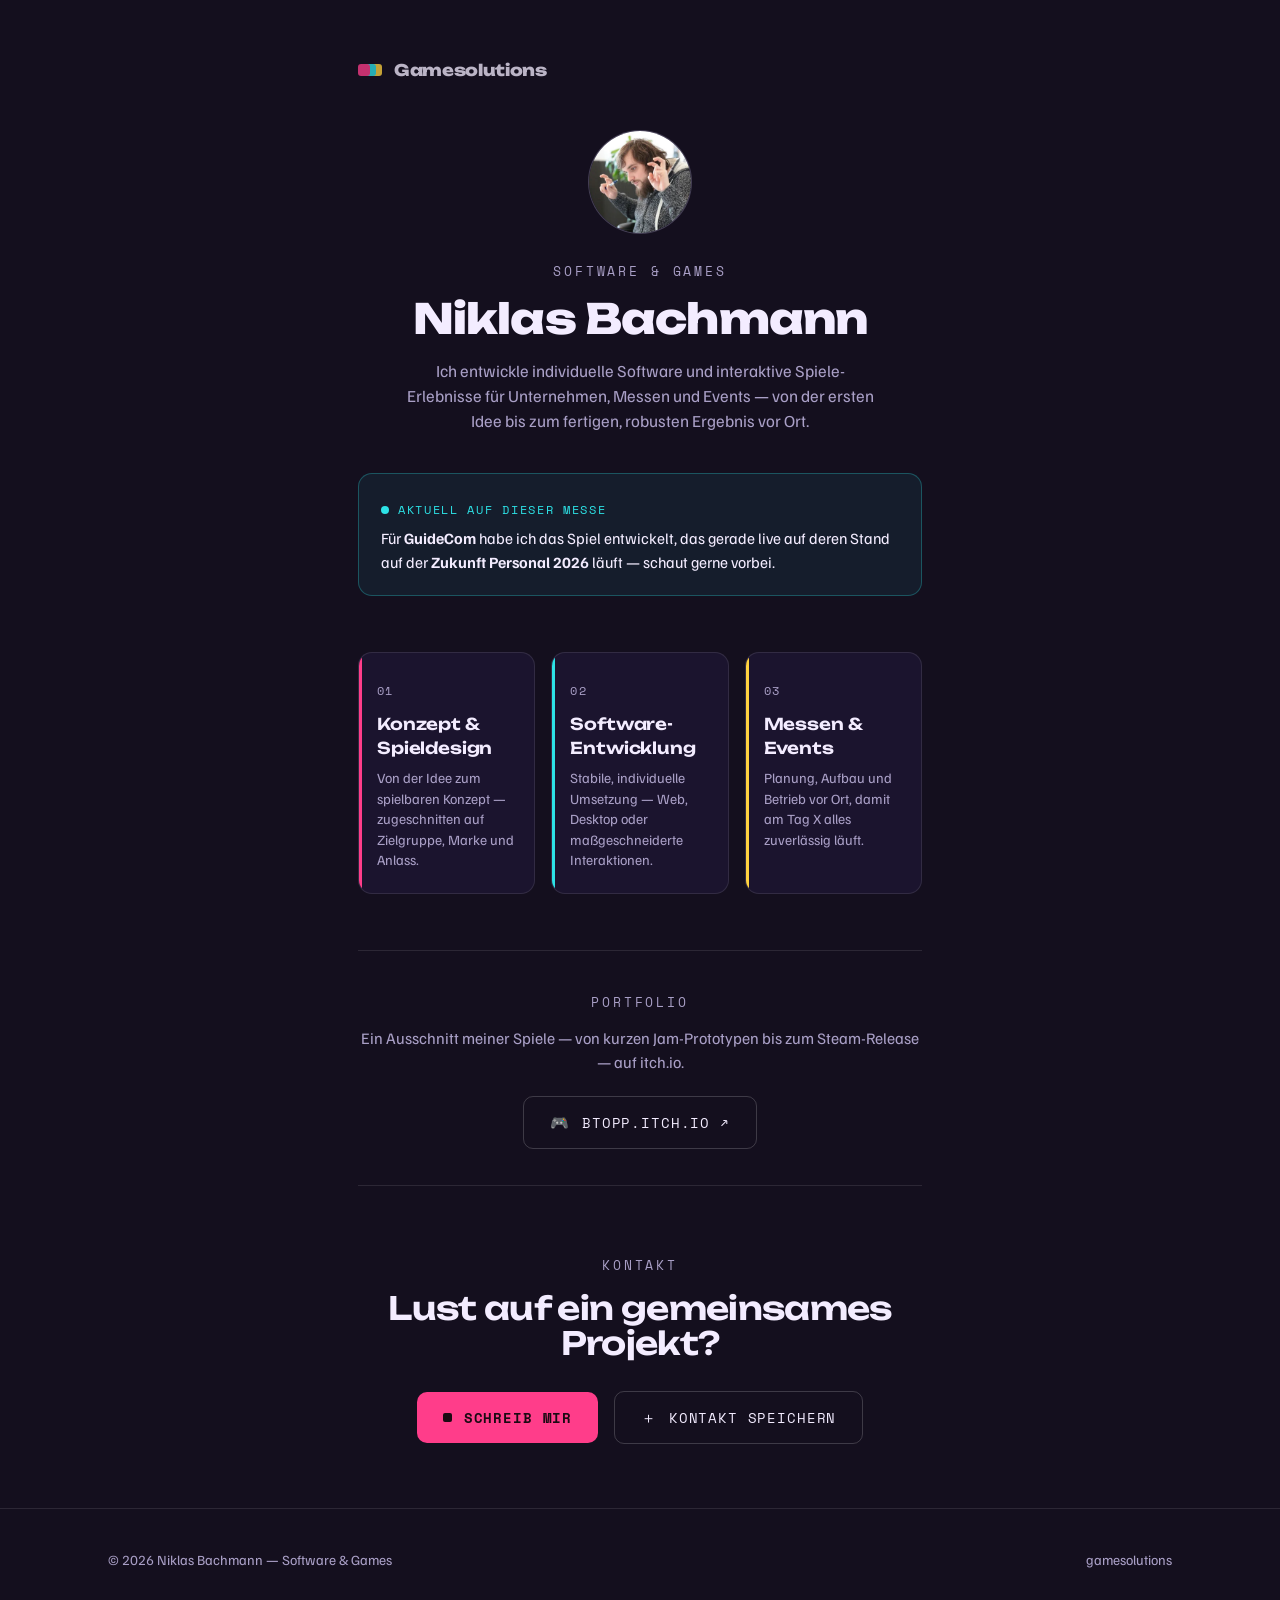
==== business.html @ d7bcd55b "Adde dbusiness card" ====
<!DOCTYPE html>
<html lang="de">
<head>
<meta charset="UTF-8">
<meta name="viewport" content="width=device-width, initial-scale=1.0">
<title>Niklas Bachmann — Software & Games</title>
<meta name="description" content="Individuelle Softwareentwicklung und interaktive Spiele-Erlebnisse für Unternehmen, Messen und Events.">

<link rel="preconnect" href="https://fonts.googleapis.com">
<link rel="preconnect" href="https://fonts.gstatic.com" crossorigin>
<link href="https://fonts.googleapis.com/css2?family=Unbounded:wght@600;800&family=Familjen+Grotesk:wght@400;500;600&family=Space+Mono:wght@400;700&display=swap" rel="stylesheet">
<link rel="stylesheet" href="styles.css">
<link rel="stylesheet" href="business.css">
</head>
<body>

<div class="wrap biz-wrap">

  <a class="mark" href="index.html">
    <span class="coin"></span><span class="word">Gamesolutions</span>
  </a>

  <div class="biz-head">
    <div class="biz-photo">
      <img class="biz-img" src="resources/images/team_niklas.webp" alt="Niklas Bachmann" width="200" height="200" onload="this.classList.add('is-loaded')" onerror="this.remove()">
    </div>
    <span class="eyebrow">Software &amp; Games</span>
    <h1>Niklas Bachmann</h1>
    <p class="lead">Ich entwickle individuelle Software und interaktive Spiele-Erlebnisse für Unternehmen, Messen und Events — von der ersten Idee bis zum fertigen, robusten Ergebnis vor Ort.</p>
  </div>

  <!-- Messe-Hinweis: bei jedem neuen Einsatz einfach Text/Link unten anpassen.
       Zum Ausblenden zwischen Messen die Klasse "biz-fair-active" hier entfernen. -->
  <div class="biz-fair biz-fair-active">
    <span class="biz-fair-label">Aktuell auf dieser Messe</span>
    <p>Für <strong>GuideCom</strong> habe ich das Spiel entwickelt, das gerade live auf deren Stand auf der <strong>Zukunft Personal 2026</strong> läuft — schaut gerne vorbei.</p>
  </div>

  <div class="biz-pillars">
    <div class="biz-pillar">
      <span class="num">01</span>
      <h3>Konzept &amp; Spieldesign</h3>
      <p>Von der Idee zum spielbaren Konzept — zugeschnitten auf Zielgruppe, Marke und Anlass.</p>
    </div>
    <div class="biz-pillar">
      <span class="num">02</span>
      <h3>Software-Entwicklung</h3>
      <p>Stabile, individuelle Umsetzung — Web, Desktop oder maßgeschneiderte Interaktionen.</p>
    </div>
    <div class="biz-pillar">
      <span class="num">03</span>
      <h3>Messen &amp; Events</h3>
      <p>Planung, Aufbau und Betrieb vor Ort, damit am Tag X alles zuverlässig läuft.</p>
    </div>
  </div>

  <div class="biz-portfolio">
    <span class="eyebrow">Portfolio</span>
    <p>Ein Ausschnitt meiner Spiele — von kurzen Jam-Prototypen bis zum Steam-Release — auf itch.io.</p>
    <a class="btn btn-ghost" href="https://btopp.itch.io/" target="_blank" rel="noopener"><span class="btn-icon" aria-hidden="true">🎮</span>btopp.itch.io ↗</a>
  </div>

  <div class="biz-contact">
    <span class="eyebrow">Kontakt</span>
    <h2>Lust auf ein gemeinsames Projekt?</h2>
    <div class="cta-row">
      <a class="btn btn-primary" href="mailto:niklasbachmann.code@gmail.com"><span class="blink" aria-hidden="true"></span>Schreib mir</a>
      <a class="btn btn-ghost" href="resources/niklas-bachmann.vcf" download><span class="btn-icon" aria-hidden="true">＋</span>Kontakt speichern</a>
    </div>
  </div>

</div>

<footer>
  <div class="wrap foot">
    <span>© 2026 Niklas Bachmann — Software &amp; Games</span>
    <a href="index.html">gamesolutions</a>
  </div>
</footer>

</body>
</html>
---- styles.css ----
:root{
  --ink:#140F1E;
  --ink-2:#1C1530;
  --card:#241A3D;
  --cloud:#F3ECFF;
  --muted:#A99FC6;
  --pink:#FF3D8A;   /* reserviert für Konzept & Gestaltung (aktuell ausgeblendet) */
  --cyan:#2DE2E6;   /* Niklas · Spiel & Technik */
  --gold:#FFD23F;   /* Vincent · Aufbau & Ablauf */
  --line:rgba(255,255,255,.10);
  --line-2:rgba(255,255,255,.18);
}

*{box-sizing:border-box;margin:0;padding:0}
html{scroll-behavior:smooth}
body{
  background:var(--ink);
  color:var(--cloud);
  font-family:"Familjen Grotesk",system-ui,sans-serif;
  font-size:18px;
  line-height:1.5;
  -webkit-font-smoothing:antialiased;
  overflow-x:hidden;
}
a{color:inherit;text-decoration:none}

.wrap{width:100%;max-width:1120px;margin:0 auto;padding:0 28px}

.eyebrow{
  font-family:"Space Mono",monospace;
  font-size:13px;
  letter-spacing:.22em;
  text-transform:uppercase;
  color:var(--muted);
}

.hero-festival-mode .hero-eyebrow{display:none}
.hero:not(.hero-festival-mode) .hero-live{display:none}

.hero-live{
  display:inline-flex;
  align-items:center;
  gap:9px;
  margin-top:16px;
  padding:6px 12px;
  background:rgba(255,255,255,.05);
  border:1px solid var(--line);
  border-radius:999px;
}
.hero-live-label{
  font-family:"Space Mono",monospace;
  font-size:11px;
  letter-spacing:.12em;
  text-transform:uppercase;
  color:var(--muted);
  white-space:nowrap;
}
.hero-live-logo{height:18px;width:auto;display:block}

/* ---------- Header ---------- */
header{
  position:sticky;top:0;z-index:50;
  background:rgba(20,15,30,.72);
  backdrop-filter:blur(12px);
  border-bottom:1px solid var(--line);
}
/* Touch-Geräte (grober Zeiger, meist schwächere GPU) bekommen einen deckenderen Hintergrund statt
   laufendem Blur-Resampling während des Scrollens — sonst klassische Scroll-Jank-Quelle auf Mobile. */
@media (pointer:coarse){
  header{background:rgba(20,15,30,.94);backdrop-filter:none}
}
.nav{display:flex;align-items:center;justify-content:space-between;height:68px}
.brand{
  font-family:"Unbounded",sans-serif;
  font-weight:800;font-size:20px;letter-spacing:-.02em;
  display:flex;align-items:center;gap:10px;
}
.brand .coin{
  width:12px;height:12px;border-radius:3px;
  background:var(--pink);
  box-shadow:6px 0 0 var(--cyan),12px 0 0 var(--gold);
  margin-right:14px;
}
.menu{position:relative}
.menu-trigger{
  all:unset;cursor:pointer;display:inline-flex;align-items:center;gap:11px;
  padding:9px 14px;border-radius:10px;border:1px solid var(--line-2);
  font-family:"Space Mono",monospace;font-size:13px;letter-spacing:.14em;text-transform:uppercase;color:var(--cloud);
  transition:border-color .18s,color .18s;
}
.menu:hover .menu-trigger,.menu.open .menu-trigger,.menu-trigger:hover{border-color:var(--cyan);color:var(--cyan)}
.menu-trigger:focus-visible{outline:2px solid var(--cyan);outline-offset:3px}
.bars{display:inline-flex;flex-direction:column;gap:4px;width:18px}
.bars span{display:block;height:2px;width:100%;background:currentColor;border-radius:2px;transition:transform .22s ease,opacity .18s ease}
.menu.open .bars span:nth-child(1){transform:translateY(6px) rotate(45deg)}
.menu.open .bars span:nth-child(2){opacity:0}
.menu.open .bars span:nth-child(3){transform:translateY(-6px) rotate(-45deg)}

.menu-panel{
  position:absolute;top:100%;right:0;min-width:230px;display:grid;padding:10px;
  background:var(--card);border:1px solid var(--line-2);border-radius:14px;
  box-shadow:0 24px 50px -20px rgba(0,0,0,.7);
  opacity:0;visibility:hidden;transform:translateY(-6px);
  transition:opacity .18s ease,transform .18s ease,visibility .18s;
}
/* transparente Brücke, damit der Weg von Button zu Panel nicht abreißt */
.menu-panel::before{content:"";position:absolute;left:0;right:0;top:-14px;height:16px}
.menu:hover .menu-panel,
.menu:focus-within .menu-panel,
.menu.open .menu-panel{opacity:1;visibility:visible;transform:translateY(8px)}
.menu.force-closed .menu-panel{opacity:0!important;visibility:hidden!important;transform:translateY(-6px)!important}
.menu-panel a{padding:11px 14px;border-radius:9px;color:var(--muted);font-size:15px;transition:background .15s,color .15s}
.menu-panel a:hover,.menu-panel a:focus-visible{background:rgba(255,255,255,.06);color:var(--cloud)}
.menu-panel a:focus-visible{outline:2px solid var(--cyan);outline-offset:-2px}

/* ---------- Hero ---------- */
.hero{position:relative;min-height:92vh;display:flex;align-items:center;overflow:hidden}
/* faint pixel grid */
.hero::before{
  content:"";position:absolute;inset:0;
  background-image:radial-gradient(rgba(255,255,255,.14) 1px,transparent 1.4px);
  background-size:26px 26px;
  opacity:.35;
  mask-image:linear-gradient(to bottom,black,transparent 85%);
  -webkit-mask-image:linear-gradient(to bottom,black,transparent 85%);
}
/* cursor spotlight — a moving light in a dark venue, folgt der Maus über die ganze Seite */
.spot{
  position:fixed;inset:0;pointer-events:none;z-index:5;
  background:radial-gradient(320px circle at var(--mx,50%) var(--my,38%),
    rgba(255,61,138,.16),rgba(45,226,230,.10) 40%,transparent 62%);
  transition:background .12s ease-out,opacity .3s ease;
}
body.game-active .spot{opacity:0} /* während des Spiels übernimmt der Glow am Charakter */
.hero .wrap{position:relative;z-index:2}
.hero-inner{max-width:820px;padding:120px 0}
.hero h1{
  font-family:"Unbounded",sans-serif;
  font-weight:800;
  font-size:clamp(2.6rem,6.4vw,5rem);
  line-height:1.02;
  letter-spacing:-.03em;
  margin:22px 0 26px;
}
.hero h1 .hl{color:var(--pink)}
.hero p.lead{font-size:clamp(1.05rem,2vw,1.3rem);color:var(--muted);max-width:620px}

.cta-row{display:flex;flex-wrap:wrap;gap:16px;align-items:center;margin-top:40px}
.btn{
  font-family:"Space Mono",monospace;
  font-size:14px;letter-spacing:.06em;text-transform:uppercase;
  padding:15px 26px;border-radius:10px;
  display:inline-flex;align-items:center;gap:12px;
  background:transparent;border:none;cursor:pointer;
  transition:transform .16s ease,box-shadow .16s ease,background .16s ease;
}
.btn-primary{background:var(--pink);color:#1a0a12;font-weight:700}
.btn-primary:hover,.btn-primary:focus-visible,.btn-primary.char-hover{transform:translateY(-2px);box-shadow:0 12px 30px -10px var(--pink)}
.btn-ghost{border:1px solid var(--line-2);color:var(--cloud)}
.btn-ghost:hover,.btn-ghost:focus-visible,.btn-ghost.char-hover{border-color:var(--cyan);color:var(--cyan)}
.btn:focus-visible{outline:2px solid var(--cyan);outline-offset:4px}
.blink{width:9px;height:9px;border-radius:2px;background:#1a0a12;animation:blink 1.1s steps(1) infinite}
@keyframes blink{50%{opacity:0}}
.btn-icon{font-size:15px;line-height:1}

/* ---------- Section base ---------- */
section.block{padding:144px 0;scroll-margin-top:80px}
#kontakt{padding-bottom:320px} /* extra Platz, damit der letzte Streckenabschnitt unterhalb der .contact-Kachel enden kann */
.section-head{max-width:680px;margin-bottom:56px}
.section-head h2{
  font-family:"Unbounded",sans-serif;font-weight:600;
  font-size:clamp(1.9rem,4vw,2.9rem);line-height:1.08;letter-spacing:-.02em;
  margin:16px 0 18px;
}
.section-head p{color:var(--muted);font-size:1.08rem}

/* ---------- Pillars ---------- */
.pillars{display:grid;grid-template-columns:repeat(3,1fr);gap:20px}
.pillar{
  background:rgba(28,21,48,.93);border:1px solid var(--line);border-radius:16px;
  padding:30px 28px;position:relative;overflow:hidden;
  transition:transform .2s ease,border-color .2s ease,box-shadow .2s ease;
}
.pillar:hover,.pillar:focus-visible,.pillar.char-hover{transform:translateY(-4px);border-color:var(--c);box-shadow:0 16px 32px -22px var(--c)}
.pillar .num{font-family:"Space Mono",monospace;font-size:13px;color:var(--muted);letter-spacing:.1em}
.pillar h3{font-family:"Unbounded",sans-serif;font-weight:600;font-size:1.25rem;margin:14px 0 12px;letter-spacing:-.01em}
.pillar p{color:var(--muted);font-size:1rem}
.pillar::after{content:"";position:absolute;left:0;top:0;height:100%;width:4px;background:var(--c)}
.pillar:nth-child(1){--c:var(--pink)}
.pillar:nth-child(2){--c:var(--cyan)}
.pillar:nth-child(3){--c:var(--gold)}

/* ---------- Team ---------- */
.team{display:grid;grid-template-columns:repeat(auto-fit,minmax(240px,1fr));gap:20px;align-items:start}
.player{
  background:rgba(36,26,61,.93);border:1px solid var(--line);border-radius:18px;
  padding:30px 28px;cursor:pointer;
  transition:transform .2s ease,border-color .2s ease,box-shadow .2s ease;
}
.player:hover,.player:focus-visible,.player:focus-within,.player.char-hover{transform:translateY(-5px);border-color:var(--pc);box-shadow:0 20px 40px -24px var(--pc)}
.player:focus-visible{outline:2px solid var(--pc);outline-offset:4px}
.player .badge{
  font-family:"Space Mono",monospace;font-size:12px;letter-spacing:.14em;text-transform:uppercase;
  color:var(--pc);display:inline-flex;align-items:center;gap:9px;
}
.player .badge::before{content:"";width:10px;height:10px;border-radius:50%;background:var(--pc)}
.player h3{
  font-family:"Unbounded",sans-serif;font-weight:600;font-size:1.4rem;
  margin:16px 0 4px;letter-spacing:-.01em;
  display:flex;align-items:center;justify-content:space-between;gap:12px;
}
.player .role{color:var(--muted);font-size:.98rem;margin-bottom:20px}
.player .chev{font-family:"Space Mono",monospace;font-size:1.15rem;color:var(--pc);transition:transform .2s ease;line-height:1}
.player.open .chev{transform:rotate(45deg)}
.tags{display:flex;flex-wrap:wrap;gap:8px}
.tag{
  font-family:"Space Mono",monospace;font-size:12px;
  padding:6px 11px;border-radius:7px;
  background:rgba(255,255,255,.05);border:1px solid var(--line);color:var(--cloud);
}
.player:nth-child(1){--pc:var(--pink)}
.player:nth-child(2){--pc:var(--cyan)}
.player:nth-child(3){--pc:var(--gold)}

/* klickbare Kontakt-Kachel + Kontakt-Panel */
.hint{font-family:"Space Mono",monospace;font-size:13px;color:var(--muted);margin-top:14px}

.contact-panel{margin-top:20px;padding-top:18px;border-top:1px solid var(--line);display:grid;gap:10px}
.contact-panel[hidden]{display:none}
.contact-line{font-family:"Space Mono",monospace;font-size:14px;display:flex;gap:10px;align-items:center;color:var(--muted)}
.contact-line a{color:var(--pc);word-break:break-all}
.contact-line a:hover,.contact-line a:focus-visible{text-decoration:underline}
.contact-placeholder{font-style:italic;opacity:.7}

/* Personen-Foto (Platzhalter) mit Infotext-Overlay */
.person-photo{
  position:relative;aspect-ratio:4/3;border-radius:12px;overflow:hidden;
  border:1px solid var(--line);
  background-color:var(--ink);
  background-image:radial-gradient(rgba(255,255,255,.10) 1px,transparent 1.4px);
  background-size:14px 14px;
}
.person-img{position:absolute;inset:0;width:100%;height:100%;object-fit:cover}
.person-placeholder{
  position:absolute;inset:0;
  display:flex;flex-direction:column;align-items:center;justify-content:center;gap:10px;
  color:var(--pc);
}
.person-img.is-loaded ~ .person-placeholder{display:none}
.person-placeholder svg{width:42px;height:42px;opacity:.9}
.person-photo-label{font-family:"Space Mono",monospace;font-size:11px;letter-spacing:.16em;text-transform:uppercase;color:var(--muted)}
.person-overlay{
  position:absolute;left:0;right:0;bottom:0;z-index:2;padding:30px 16px 14px;
  background:linear-gradient(to top,rgba(9,6,15,.94),rgba(9,6,15,.55) 55%,transparent);
}
.person-info{font-family:"Familjen Grotesk",sans-serif;font-size:14px;line-height:1.4;color:var(--cloud);margin:0}

/* ---------- Referenzen ---------- */
.refs{display:grid;grid-template-columns:repeat(3,1fr);gap:20px;align-items:start}
.ref{
  background:rgba(28,21,48,.93);border:1px solid var(--line);border-radius:16px;overflow:hidden;
  display:flex;flex-direction:column;cursor:pointer;
  transition:transform .2s ease,border-color .2s ease,box-shadow .2s ease;
}
.ref:hover,.ref:focus-visible,.ref.char-hover{transform:translateY(-4px);border-color:var(--rc);box-shadow:0 16px 32px -22px var(--rc)}
.ref:focus-visible{outline:2px solid var(--rc);outline-offset:4px}
.ref-media{
  position:relative;aspect-ratio:16/9;overflow:hidden;
  background-color:var(--ink);
  background-image:radial-gradient(rgba(255,255,255,.10) 1px,transparent 1.4px);
  background-size:16px 16px;
  border-bottom:1px solid var(--line);
}
.ref-img{position:absolute;inset:0;width:100%;height:100%;object-fit:cover}
.ref-placeholder{
  position:absolute;inset:0;
  display:flex;flex-direction:column;align-items:center;justify-content:center;gap:12px;
  color:var(--rc,var(--muted));
}
.ref-img.is-loaded ~ .ref-placeholder{display:none}
.ref-placeholder svg{width:38px;height:38px;opacity:.9}
.ref-media-label{font-family:"Space Mono",monospace;font-size:11px;letter-spacing:.16em;text-transform:uppercase;color:var(--muted)}
.ref-body{display:flex;flex-direction:column;padding:24px 26px 28px}
.ref-top{display:flex;justify-content:space-between;align-items:center}
.ref-tag{
  font-family:"Space Mono",monospace;font-size:12px;letter-spacing:.12em;text-transform:uppercase;
  padding:5px 11px;border-radius:6px;background:rgba(255,255,255,.05);
  border:1px solid var(--rc,var(--line-2));color:var(--rc,var(--cloud));
}
.ref-year{font-family:"Space Mono",monospace;font-size:13px;color:var(--muted)}
.ref h3{
  font-family:"Unbounded",sans-serif;font-weight:600;font-size:1.2rem;
  margin:18px 0 10px;letter-spacing:-.01em;
  display:flex;align-items:center;justify-content:space-between;gap:12px;
}
.ref p{color:var(--muted);font-size:.98rem}
.ref .chev{font-family:"Space Mono",monospace;font-size:1.15rem;color:var(--rc);transition:transform .2s ease;line-height:1}
.ref.open .chev{transform:rotate(45deg)}
.ref-panel{margin-top:14px;padding-top:14px;border-top:1px solid var(--line)}
.ref-panel[hidden]{display:none}
.ref-links{display:flex;flex-direction:column;gap:8px;margin-top:14px}
.ref-links a{font-family:"Space Mono",monospace;font-size:14px;color:var(--rc);word-break:break-all}
.ref-links a:hover,.ref-links a:focus-visible{text-decoration:underline}
.ref:nth-child(1){--rc:var(--pink)}
.ref:nth-child(2){--rc:var(--cyan)}
.ref:nth-child(3){--rc:var(--gold)}

/* ---------- Contact ---------- */
.contact{
  border-radius:22px;background:linear-gradient(150deg,rgba(28,21,48,.93),rgba(36,26,61,.93));border:1px solid var(--line);
  padding:64px 48px;text-align:center;cursor:pointer;
  transition:transform .2s ease,border-color .2s ease,box-shadow .2s ease;
}
.contact:hover,.contact:focus-within,.contact.char-hover{transform:translateY(-4px);border-color:var(--pink);box-shadow:0 16px 32px -22px var(--pink)}
.contact h2{font-family:"Unbounded",sans-serif;font-weight:600;font-size:clamp(1.8rem,3.6vw,2.6rem);line-height:1.1;letter-spacing:-.02em;max-width:620px;margin:0 auto 16px}
.contact p{color:var(--muted);max-width:480px;margin:0 auto 34px}

/* ---------- Footer ---------- */
footer{border-top:1px solid var(--line);padding:40px 0;color:var(--muted);font-size:14px}
.foot{display:flex;flex-wrap:wrap;gap:16px;justify-content:space-between;align-items:center}
.foot .names{font-family:"Space Mono",monospace;letter-spacing:.04em}

/* ---------- Reveal on scroll ---------- */
.reveal{opacity:0;transform:translateY(20px);transition:opacity .6s ease,transform .6s ease}
.reveal.in{opacity:1;transform:none}

/* ---------- Responsive ---------- */
@media (max-width:860px){
  .pillars,.team,.refs{grid-template-columns:1fr}
  .hero-inner{padding:90px 0}
  .contact{padding:48px 26px}
}
@media (max-width:420px){
  .brand-name{display:none} /* nur noch das Icon, damit der Punktestand beim Spielen genug Platz hat */
  .brand .coin{margin-right:0}
}
@media (prefers-reduced-motion:reduce){
  *{scroll-behavior:auto!important}
  .spot,.blink{animation:none;transition:none}
  .reveal{opacity:1;transform:none;transition:none}
}
---- business.css ----
body{padding-bottom:80px}

.biz-wrap{max-width:620px;padding-top:56px}

.mark{
  display:inline-flex;align-items:center;gap:10px;margin-bottom:48px;
  opacity:.75;transition:opacity .15s ease;
}
.mark:hover,.mark:focus-visible{opacity:1}
.mark .coin{
  width:12px;height:12px;border-radius:3px;background:var(--pink);
  box-shadow:6px 0 0 var(--cyan),12px 0 0 var(--gold);margin-right:14px;
}
.mark .word{font-family:"Unbounded",sans-serif;font-weight:800;font-size:16px;letter-spacing:-.02em}

.biz-head{text-align:center}
.biz-photo{
  width:104px;height:104px;margin:0 auto 22px;border-radius:50%;overflow:hidden;
  border:1px solid var(--line-2);background:var(--ink-2);
}
.biz-img{width:100%;height:100%;object-fit:cover;opacity:0;transition:opacity .25s ease}
.biz-img.is-loaded{opacity:1}
.biz-head h1{
  font-family:"Unbounded",sans-serif;font-weight:800;
  font-size:clamp(1.9rem,5vw,2.6rem);line-height:1.08;letter-spacing:-.02em;
  margin:14px 0 16px;
}
.biz-head .lead{font-size:1.05rem;color:var(--muted);max-width:480px;margin:0 auto}

.biz-fair{
  margin:40px 0 0;padding:20px 22px;border-radius:14px;
  background:rgba(45,226,230,.07);border:1px solid rgba(45,226,230,.28);
}
.biz-fair:not(.biz-fair-active){display:none}
.biz-fair-label{
  font-family:"Space Mono",monospace;font-size:12px;letter-spacing:.14em;text-transform:uppercase;
  color:var(--cyan);display:inline-flex;align-items:center;gap:9px;margin-bottom:8px;
}
.biz-fair-label::before{content:"";width:8px;height:8px;border-radius:50%;background:var(--cyan)}
.biz-fair p{font-size:.98rem;color:var(--cloud)}

.biz-pillars{display:grid;grid-template-columns:repeat(3,1fr);gap:16px;margin:56px 0}
.biz-pillar{
  background:rgba(28,21,48,.93);border:1px solid var(--line);border-radius:14px;
  padding:22px 18px;position:relative;overflow:hidden;
}
.biz-pillar .num{font-family:"Space Mono",monospace;font-size:12px;color:var(--muted);letter-spacing:.1em}
.biz-pillar h3{font-family:"Unbounded",sans-serif;font-weight:600;font-size:1.02rem;margin:10px 0 8px;letter-spacing:-.01em}
.biz-pillar p{color:var(--muted);font-size:.88rem;line-height:1.45}
.biz-pillar::after{content:"";position:absolute;left:0;top:0;height:100%;width:3px;background:var(--c)}
.biz-pillar:nth-child(1){--c:var(--pink)}
.biz-pillar:nth-child(2){--c:var(--cyan)}
.biz-pillar:nth-child(3){--c:var(--gold)}

.biz-portfolio{
  text-align:center;padding:36px 0;margin-bottom:8px;
  border-top:1px solid var(--line);border-bottom:1px solid var(--line);
}
.biz-portfolio p{color:var(--muted);margin:12px 0 22px;font-size:1rem}

.biz-contact{text-align:center;padding:56px 0 64px}
.biz-contact h2{
  font-family:"Unbounded",sans-serif;font-weight:600;
  font-size:clamp(1.5rem,3.4vw,2rem);line-height:1.1;letter-spacing:-.02em;
  margin:14px 0 30px;
}
.biz-contact .cta-row{justify-content:center;margin-top:0}

footer .foot{display:flex;justify-content:space-between;align-items:center;flex-wrap:wrap;gap:10px}
footer .foot a{color:var(--muted)}
footer .foot a:hover,footer .foot a:focus-visible{color:var(--cyan)}

@media(max-width:640px){
  .biz-pillars{grid-template-columns:1fr}
}
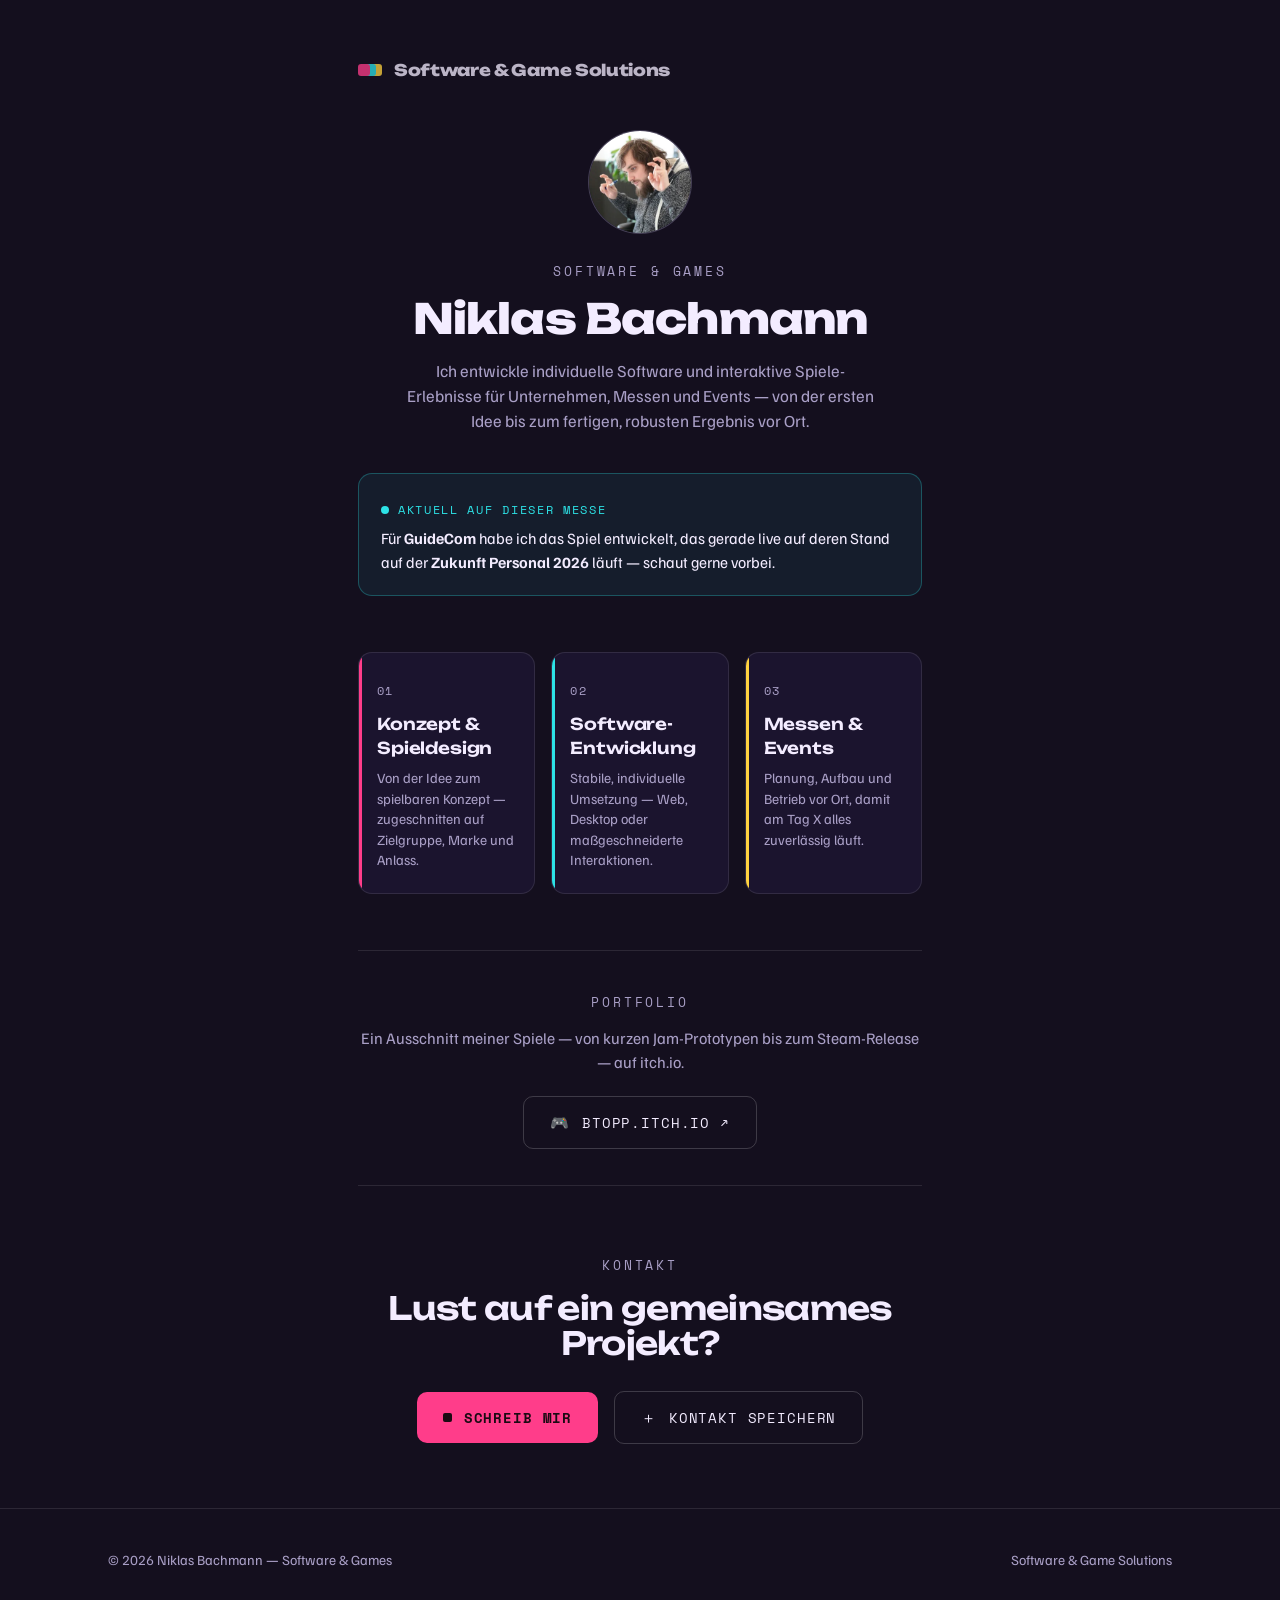
==== commit 29ce9e93: "Updated game name" ====
--- a/business.html
+++ b/business.html
@@ -17,7 +17,7 @@
 <div class="wrap biz-wrap">
 
   <a class="mark" href="index.html">
-    <span class="coin"></span><span class="word">Gamesolutions</span>
+    <span class="coin"></span><span class="word">Software & Game Solutions</span>
   </a>
 
   <div class="biz-head">
@@ -74,7 +74,7 @@
 <footer>
   <div class="wrap foot">
     <span>© 2026 Niklas Bachmann — Software &amp; Games</span>
-    <a href="index.html">gamesolutions</a>
+    <a href="index.html">Software & Game Solutions</a>
   </div>
 </footer>
 
